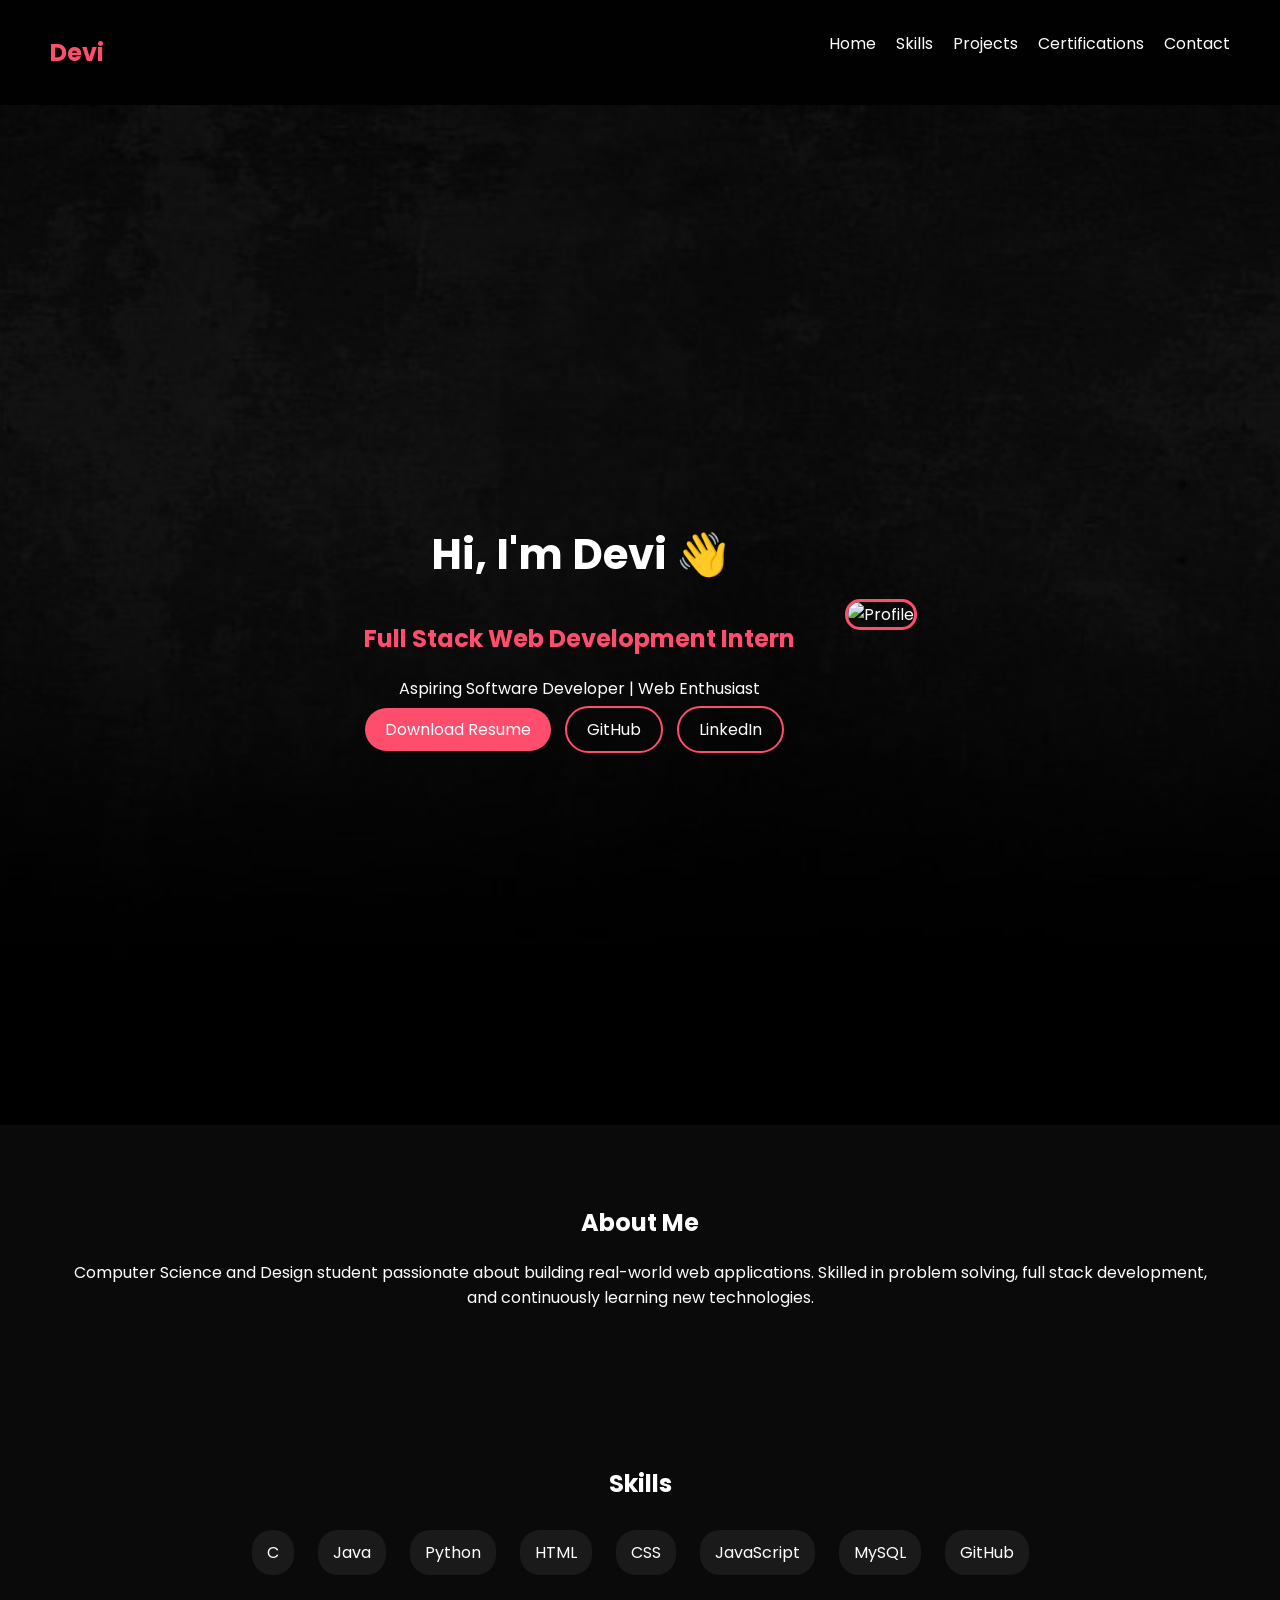
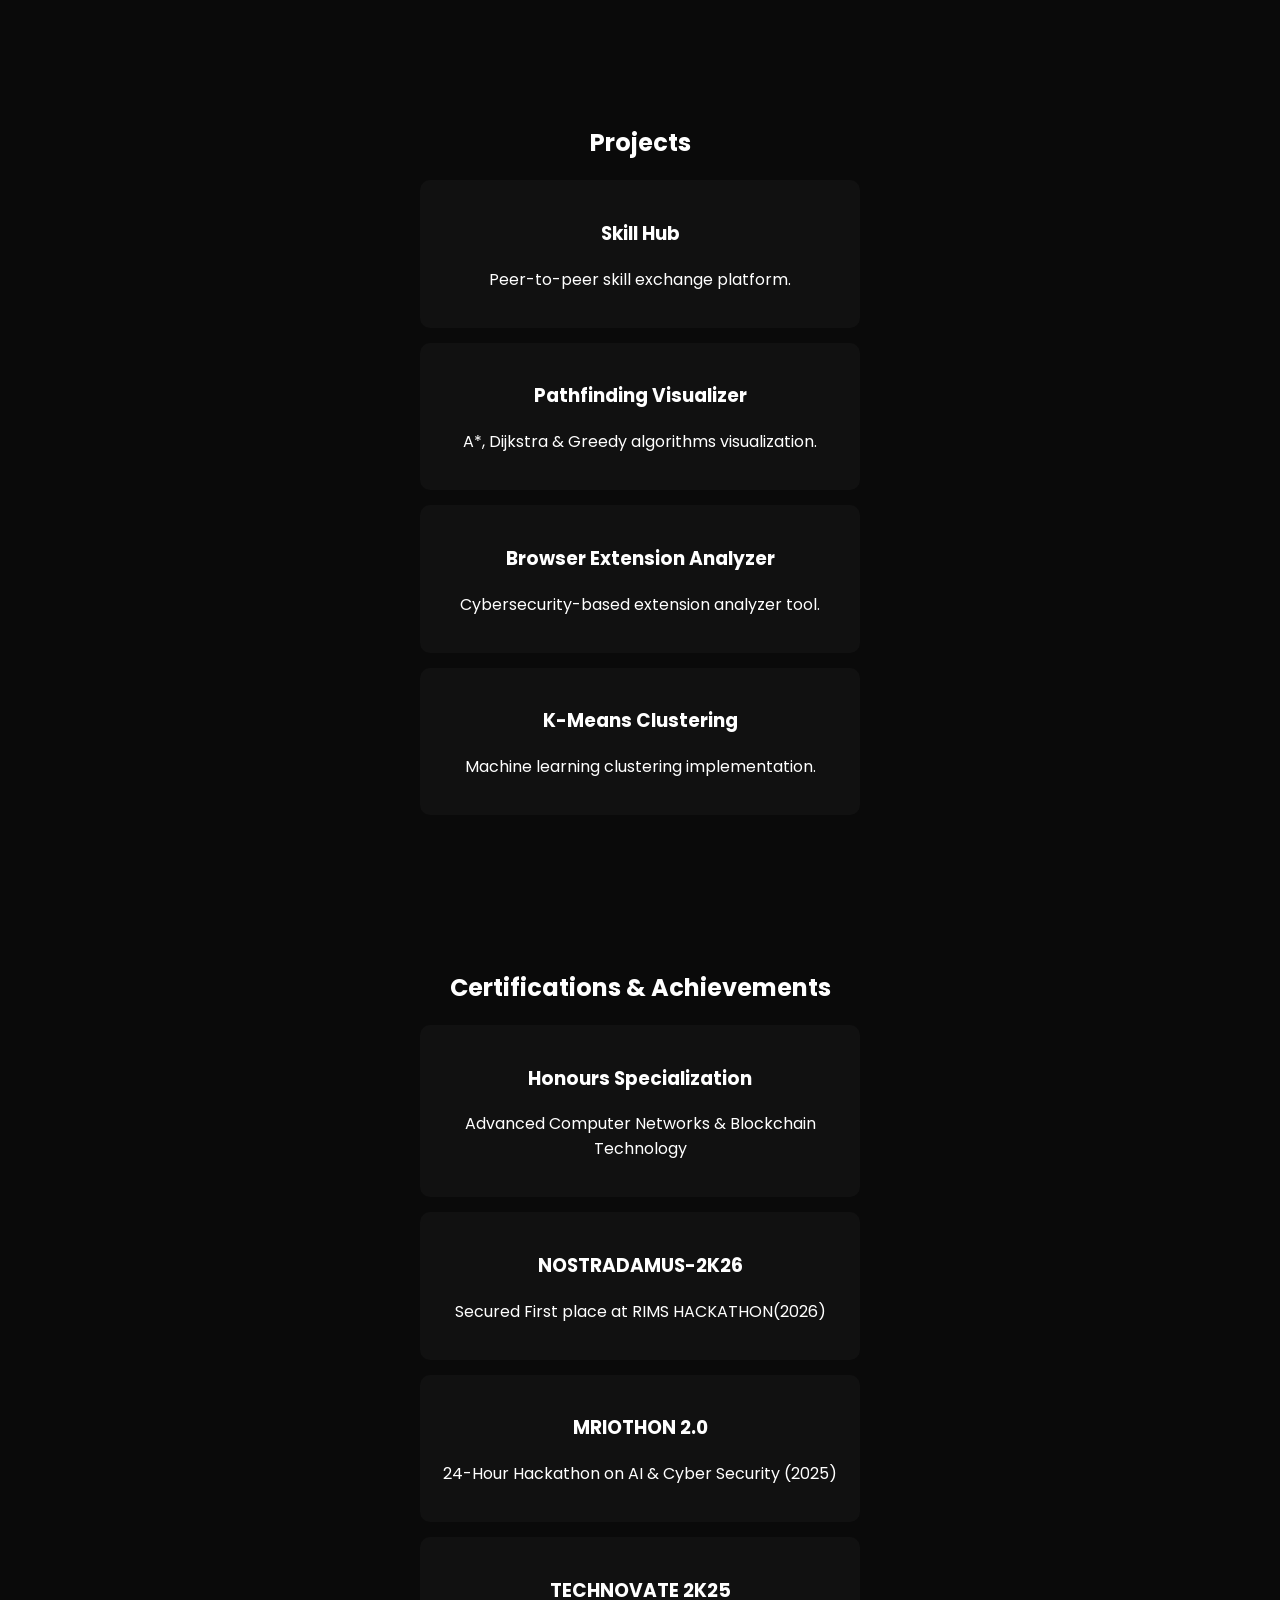
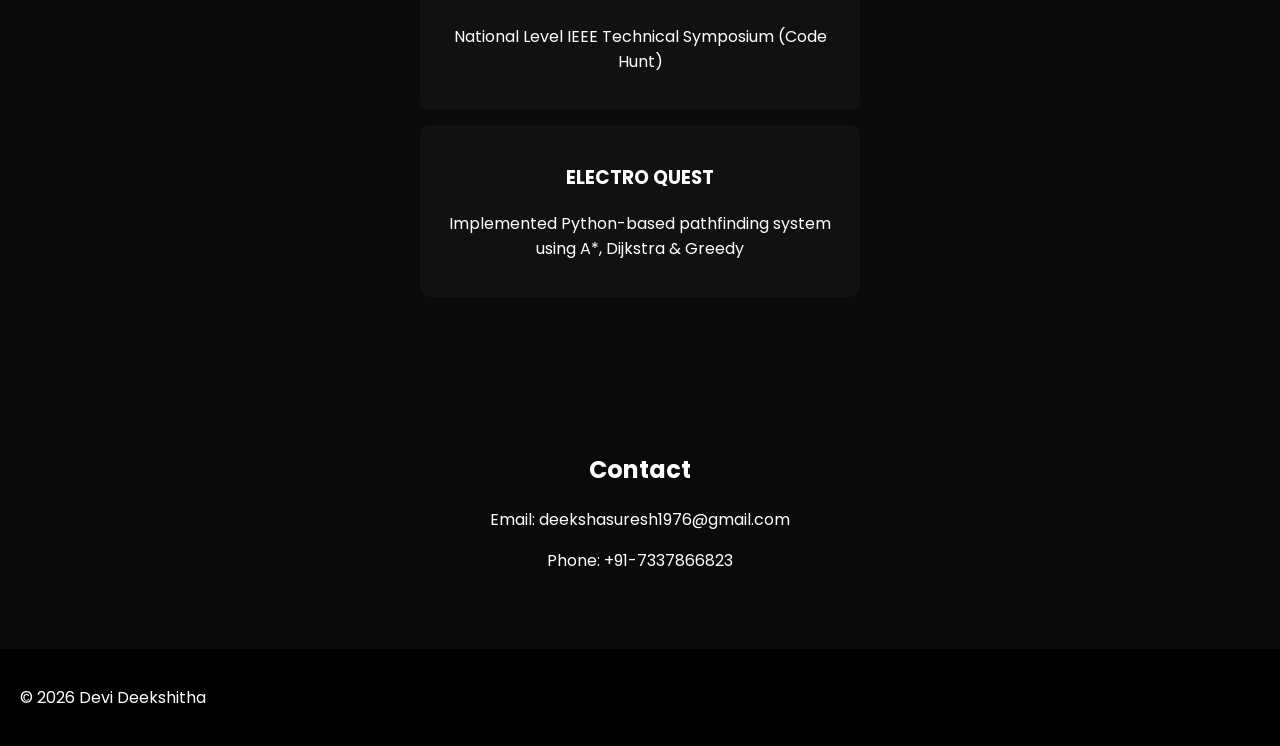
==== index.html @ 0a73896e "Add files via upload" ====
<!DOCTYPE html>
<html lang="en">
<head>
  <meta charset="UTF-8">
  <title>Devi Deekshitha | Portfolio</title>
  <meta name="viewport" content="width=device-width, initial-scale=1.0">

  <!-- Google Font -->
  <link href="https://fonts.googleapis.com/css2?family=Poppins:wght@300;500;700&display=swap" rel="stylesheet">

  <link rel="stylesheet" href="style.css">
</head>

<body>

<!-- NAVBAR -->
<nav>
  <h2>Devi</h2>
  <ul>
    <li><a href="#home">Home</a></li>
    <li><a href="#skills">Skills</a></li>
    <li><a href="#projects">Projects</a></li>
    <li><a href="#certifications">Certifications</a></li>
    <li><a href="#contact">Contact</a></li>
  </ul>
</nav>

<!-- HERO -->
<section id="home" class="hero">
  <div class="overlay"></div>

  <div class="hero-content">
    <div class="hero-text">
      <h1>Hi, I'm Devi 👋</h1>
      <h2>Full Stack Web Development Intern</h2>
      <p>Aspiring Software Developer | Web Enthusiast</p>

      <div class="buttons">
        <a href="resume.pdf" download class="btn">Download Resume</a>
        <a href="https://github.com/deekshasuresh009" target="_blank" class="btn outline">GitHub</a>
        <a href="https://linkedin.com/in/c-s-devi-deekshitha-7a4a51328" target="_blank" class="btn outline">LinkedIn</a>
      </div>
    </div>

    <div class="hero-img">
      <img src="profile.jpg" alt="Profile">
    </div>
  </div>
</section>

<!-- ABOUT -->
<section>
  <h2>About Me</h2>
  <p>
    Computer Science and Design student passionate about building real-world web applications.
    Skilled in problem solving, full stack development, and continuously learning new technologies.
  </p>
</section>

<!-- SKILLS -->
<section id="skills">
  <h2>Skills</h2>
  <div class="skills">
    <span>C</span>
    <span>Java</span>
    <span>Python</span>
    <span>HTML</span>
    <span>CSS</span>
    <span>JavaScript</span>
    <span>MySQL</span>
    <span>GitHub</span>
  </div>
</section>

<!-- PROJECTS -->
<section id="projects">
  <h2>Projects</h2>

  <div class="project-card">
    <h3>Skill Hub</h3>
    <p>Peer-to-peer skill exchange platform.</p>
  </div>

  <div class="project-card">
    <h3>Pathfinding Visualizer</h3>
    <p>A*, Dijkstra & Greedy algorithms visualization.</p>
  </div>

  <div class="project-card">
    <h3>Browser Extension Analyzer</h3>
    <p>Cybersecurity-based extension analyzer tool.</p>
  </div>

  <div class="project-card">
    <h3>K-Means Clustering</h3>
    <p>Machine learning clustering implementation.</p>
  </div>

</section>

<!-- CERTIFICATIONS -->
<section id="certifications">
  <h2>Certifications & Achievements</h2>

  <div class="project-card">
    <h3>Honours Specialization</h3>
    <p>Advanced Computer Networks & Blockchain Technology</p>
  </div>

   <div class="project-card">
    <h3>NOSTRADAMUS-2K26</h3>
    <p>Secured First place at RIMS HACKATHON(2026)</p>
  </div>

  <div class="project-card">
    <h3>MRIOTHON 2.0</h3>
    <p>24-Hour Hackathon on AI & Cyber Security (2025)</p>
  </div>

  <div class="project-card">
    <h3>TECHNOVATE 2K25</h3>
    <p>National Level IEEE Technical Symposium (Code Hunt)</p>
  </div>

  <div class="project-card">
    <h3>ELECTRO QUEST</h3>
    <p>Implemented Python-based pathfinding system using A*, Dijkstra & Greedy</p>
  </div>

</section>

<!-- CONTACT -->
<section id="contact">
  <h2>Contact</h2>
  <p>Email: deekshasuresh1976@gmail.com</p>
  <p>Phone: +91-7337866823</p>
</section>

<footer>
  <p>© 2026 Devi Deekshitha</p>
</footer>

</body>
</html>
---- style.css ----
body {
  margin: 0;
  font-family: 'Poppins', sans-serif;
  background: #0a0a0a;
  color: white;
}

/* NAVBAR */
nav {
  display: flex;
  justify-content: space-between;
  padding: 15px 50px;
  background: rgba(0,0,0,0.9);
}

nav h2 {
  color: #ff4d6d;
}

nav ul {
  display: flex;
  gap: 20px;
  list-style: none;
}

nav a {
  color: white;
  text-decoration: none;
}

/* HERO */
.hero {
  position: relative;
  height: 100vh;
  background: url('background.jpg') no-repeat center/cover;
  display: flex;
  align-items: center;
  justify-content: center;
}

.overlay {
  position: absolute;
  width: 100%;
  height: 100%;
  background: rgba(0,0,0,0.7);
}

.hero-content {
  position: relative;
  display: flex;
  align-items: center;
  gap: 50px;
  flex-wrap: wrap;
}

.hero-text h1 {
  font-size: 42px;
}

.hero-text h2 {
  color: #ff4d6d;
}

/* BUTTONS */
.btn {
  padding: 10px 20px;
  background: #ff4d6d;
  color: white;
  border-radius: 25px;
  text-decoration: none;
  margin-right: 10px;
}

.btn.outline {
  background: transparent;
  border: 2px solid #ff4d6d;
}

/* IMAGE */
.hero-img img {
  width: 250px;
  border-radius: 15px;
  border: 3px solid #ff4d6d;
}

/* SECTIONS */
section {
  padding: 60px;
  text-align: center;
}

/* SKILLS */
.skills span {
  display: inline-block;
  margin: 10px;
  padding: 10px 15px;
  background: #1a1a1a;
  border-radius: 20px;
}

/* PROJECTS + CERTIFICATIONS */
.project-card {
  background: #111;
  padding: 20px;
  margin: 15px auto;
  max-width: 400px;
  border-radius: 10px;
  transition: 0.3s;
}

.project-card:hover {
  transform: scale(1.05);
  border: 1px solid #ff4d6d;
}

/* FOOTER */
footer {
  background: black;
  padding: 20px;
}

/* RESPONSIVE */
@media (max-width: 768px) {
  .hero-content {
    flex-direction: column;
    text-align: center;
  }
}
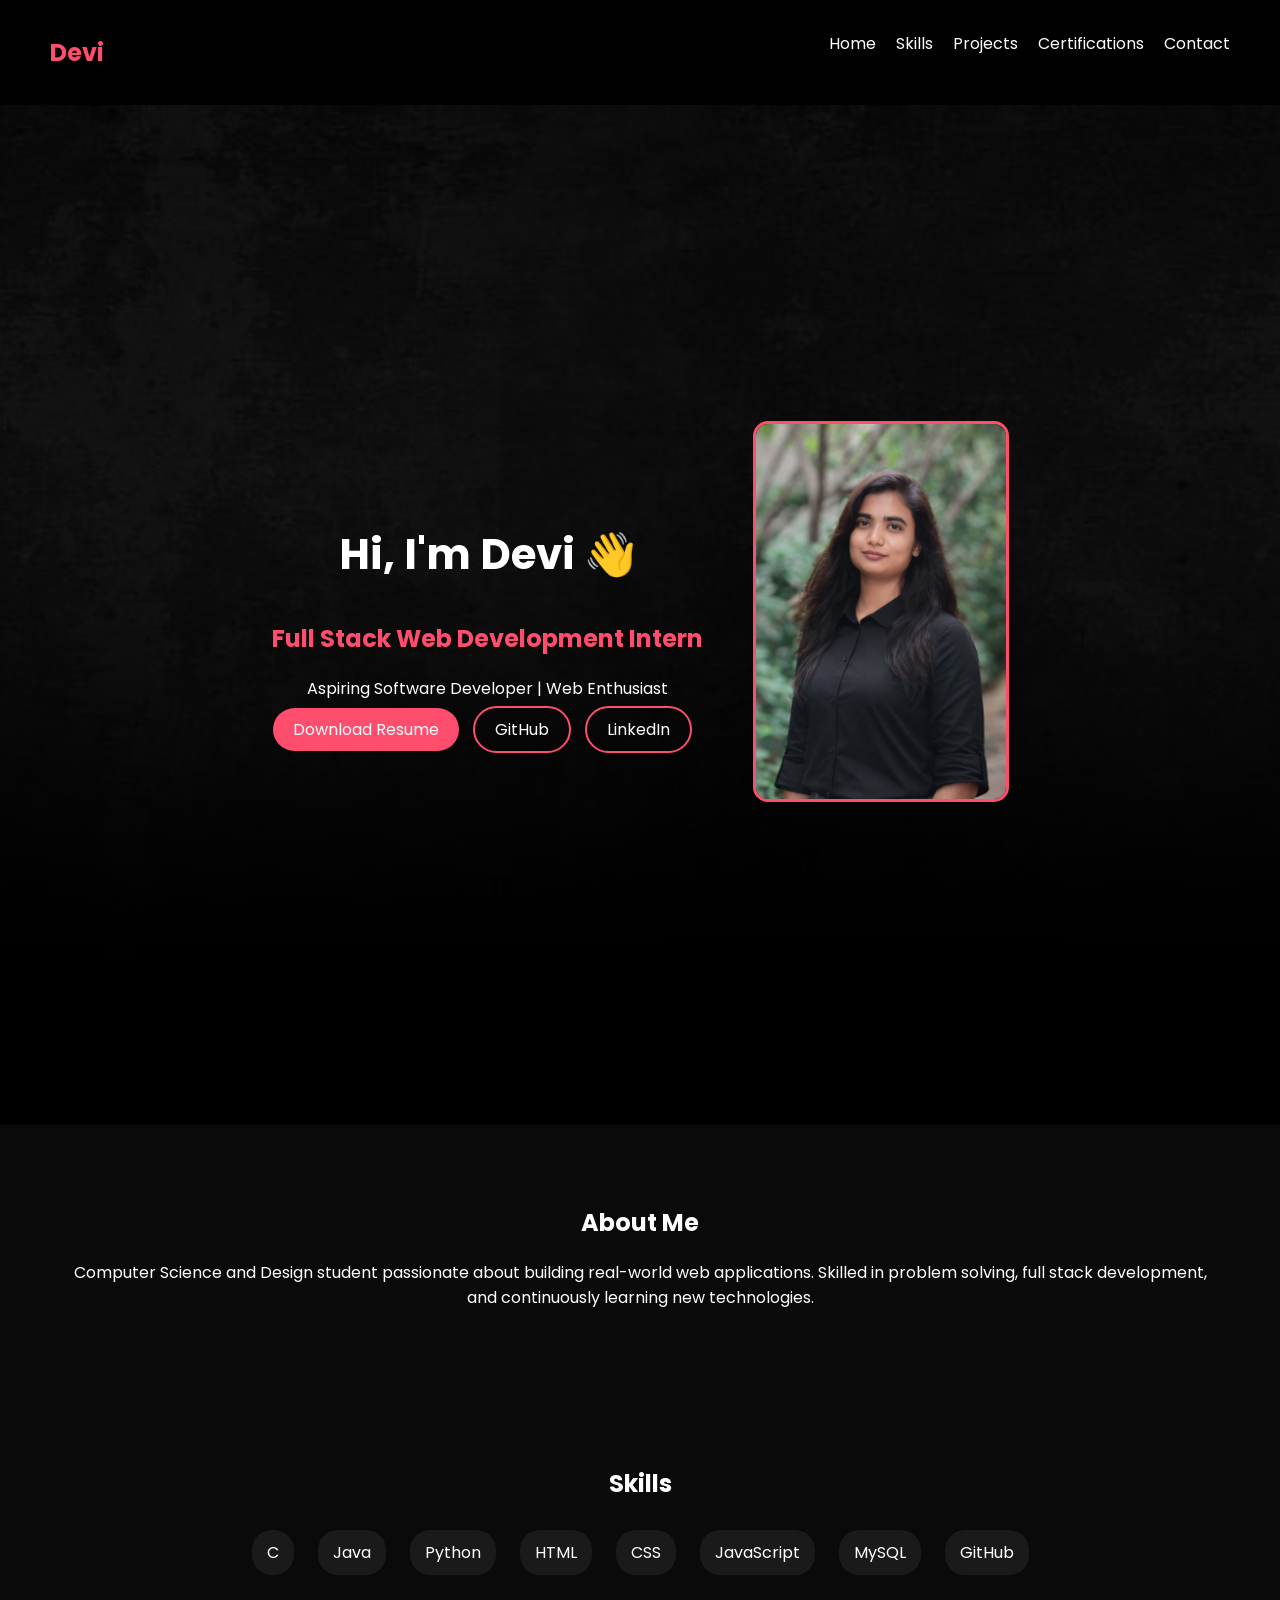
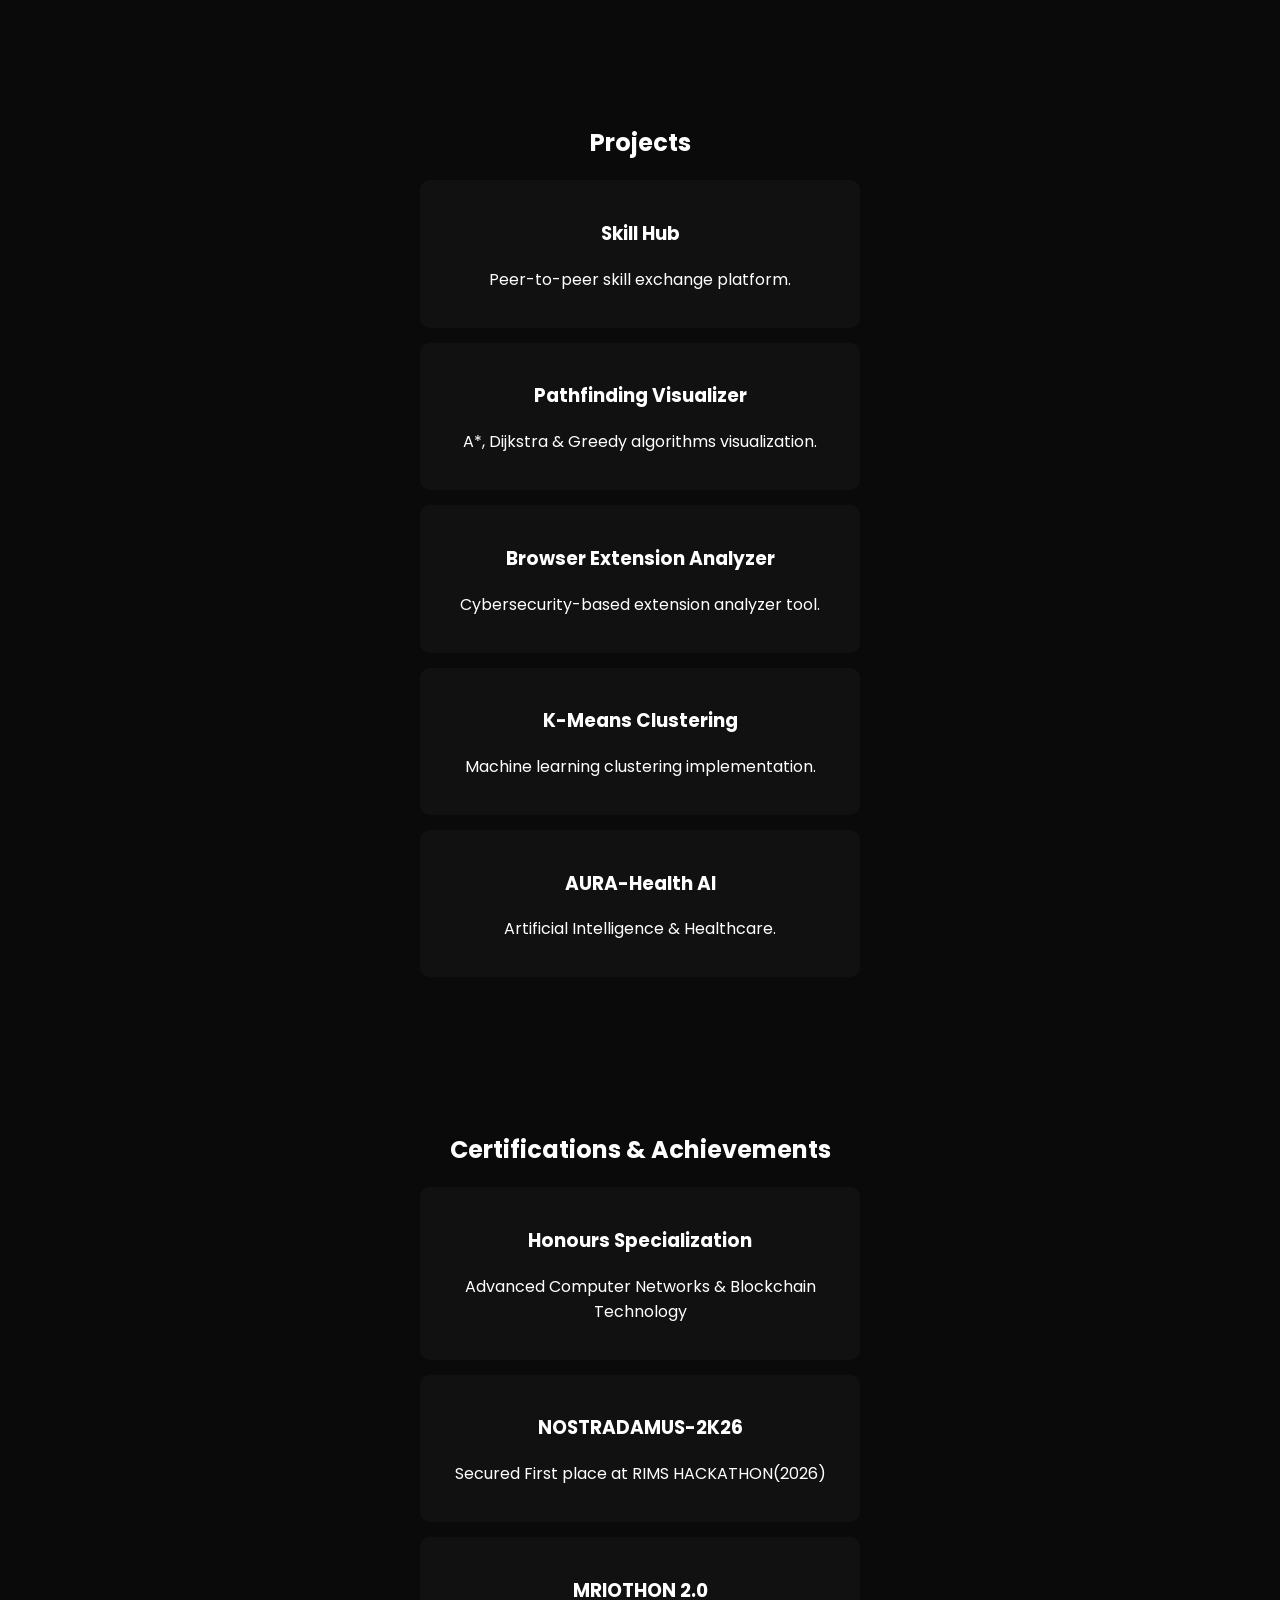
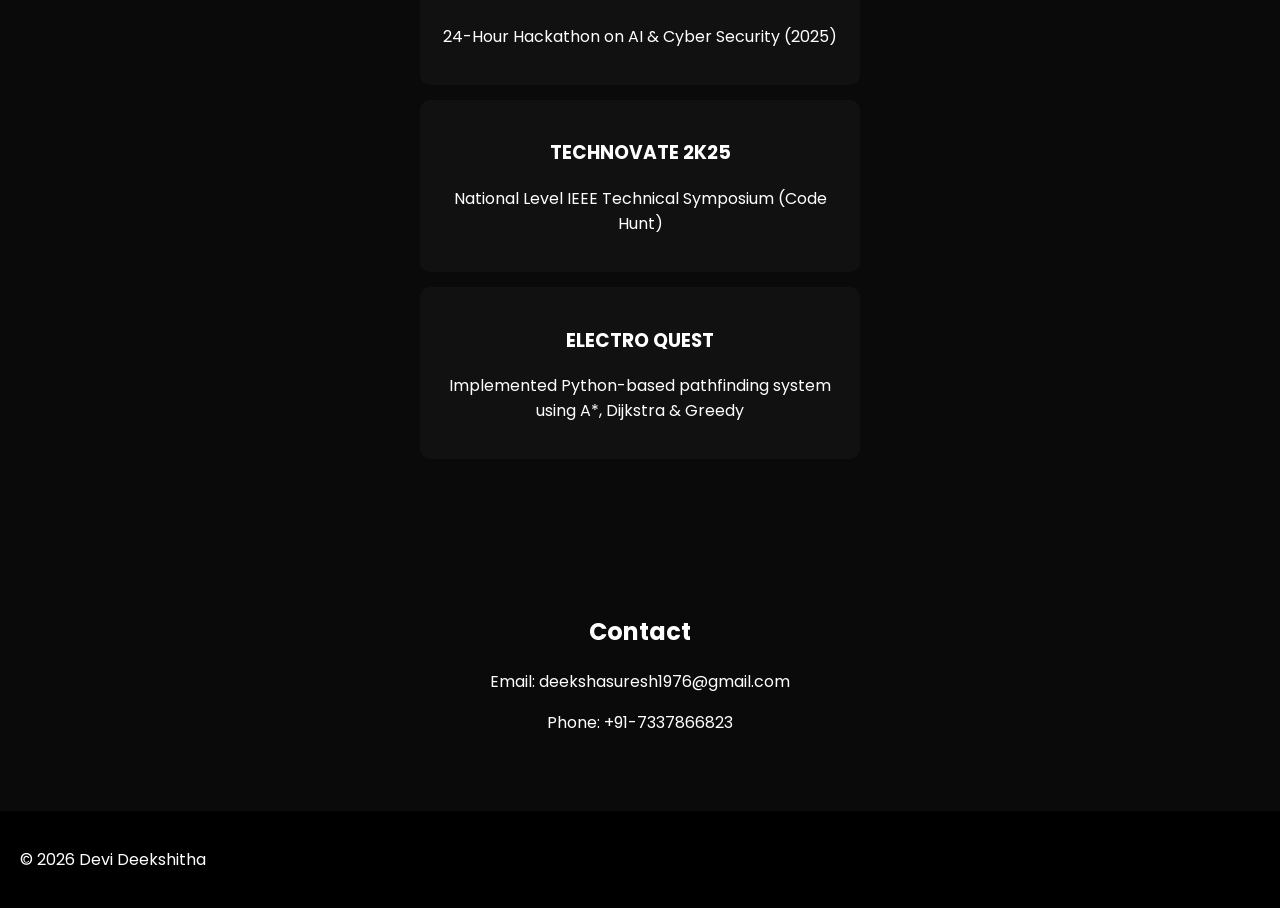
==== commit 8583784d: "Update portfolio with new project 'AURA-Health AI' Added a new project 'AURA-Health AI' to the portf" ====
--- a/index.html
+++ b/index.html
@@ -95,6 +95,11 @@
     <h3>K-Means Clustering</h3>
     <p>Machine learning clustering implementation.</p>
   </div>
+  
+ <div class="project-card">
+    <h3>AURA-Health AI</h3>
+    <p>Artificial Intelligence & Healthcare.</p>
+  </div>
 
 </section>
 
@@ -141,4 +146,4 @@
 </footer>
 
 </body>
-</html>+</html>
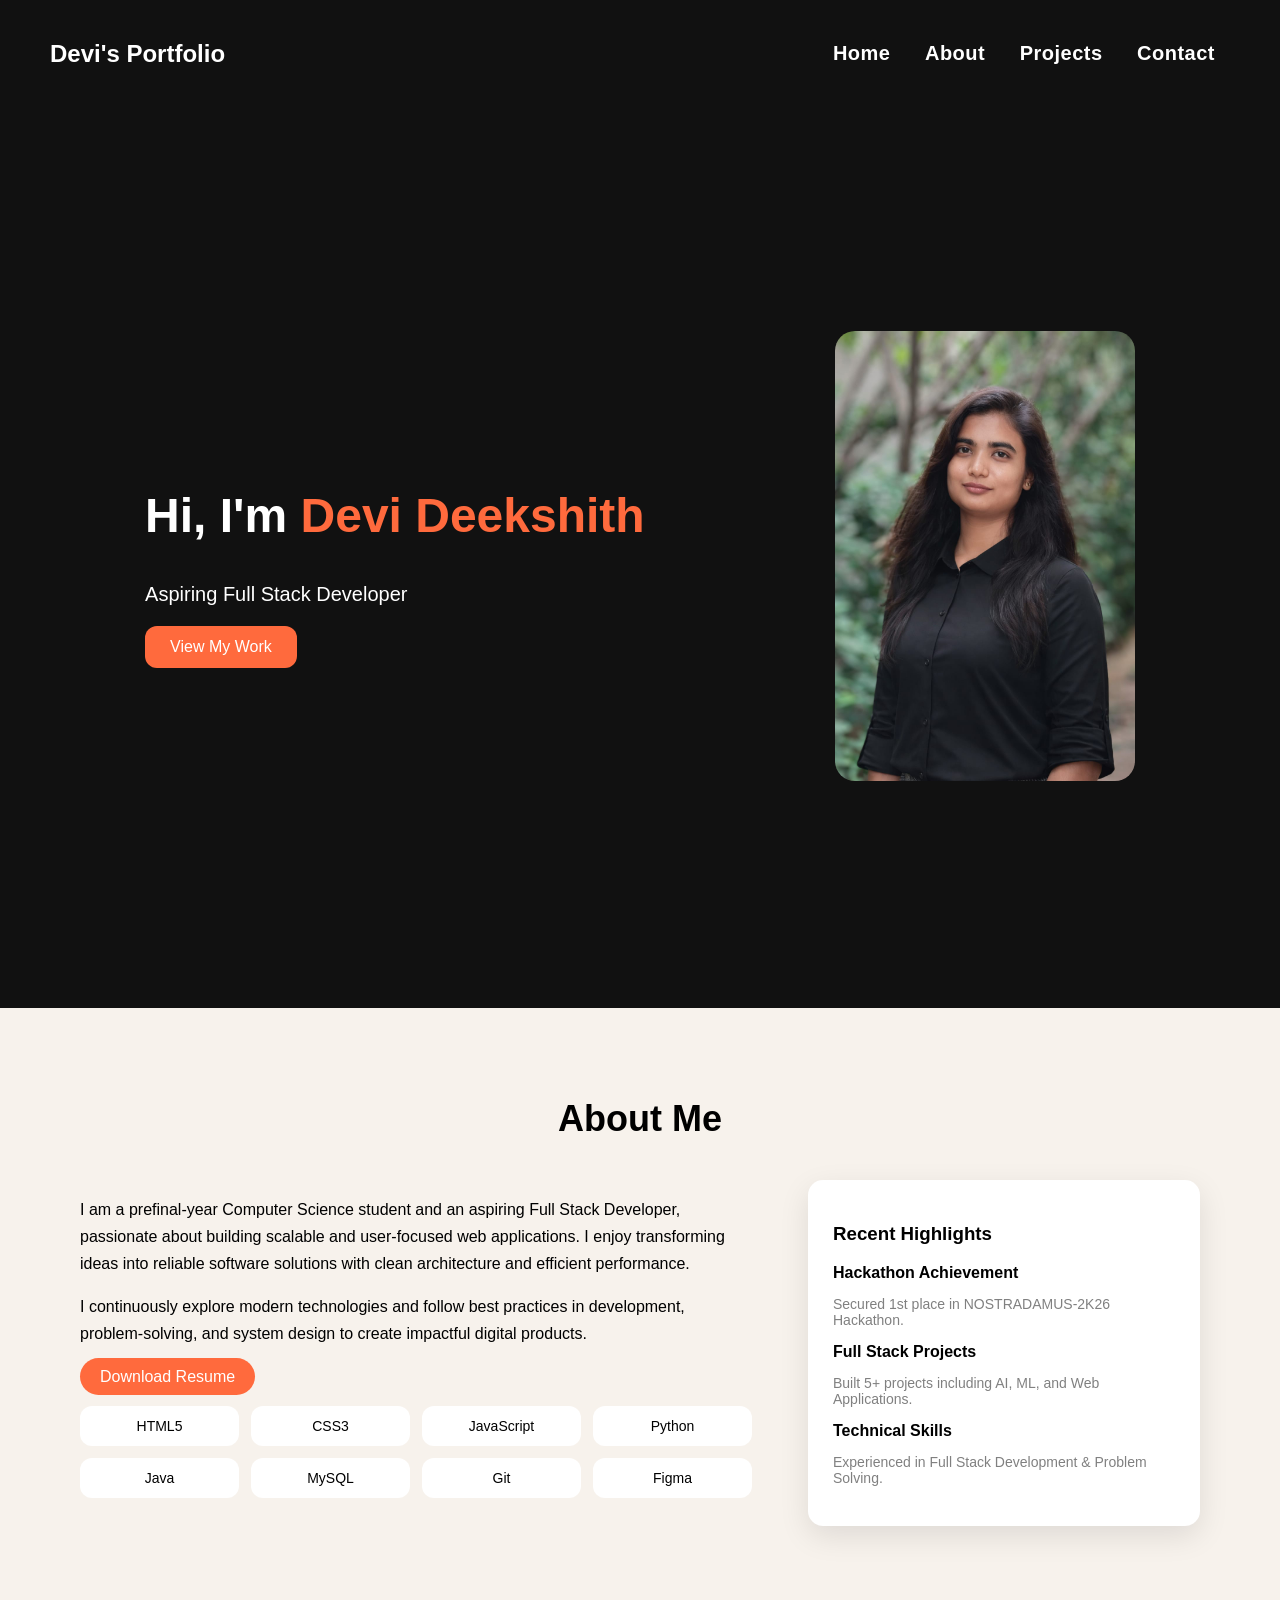
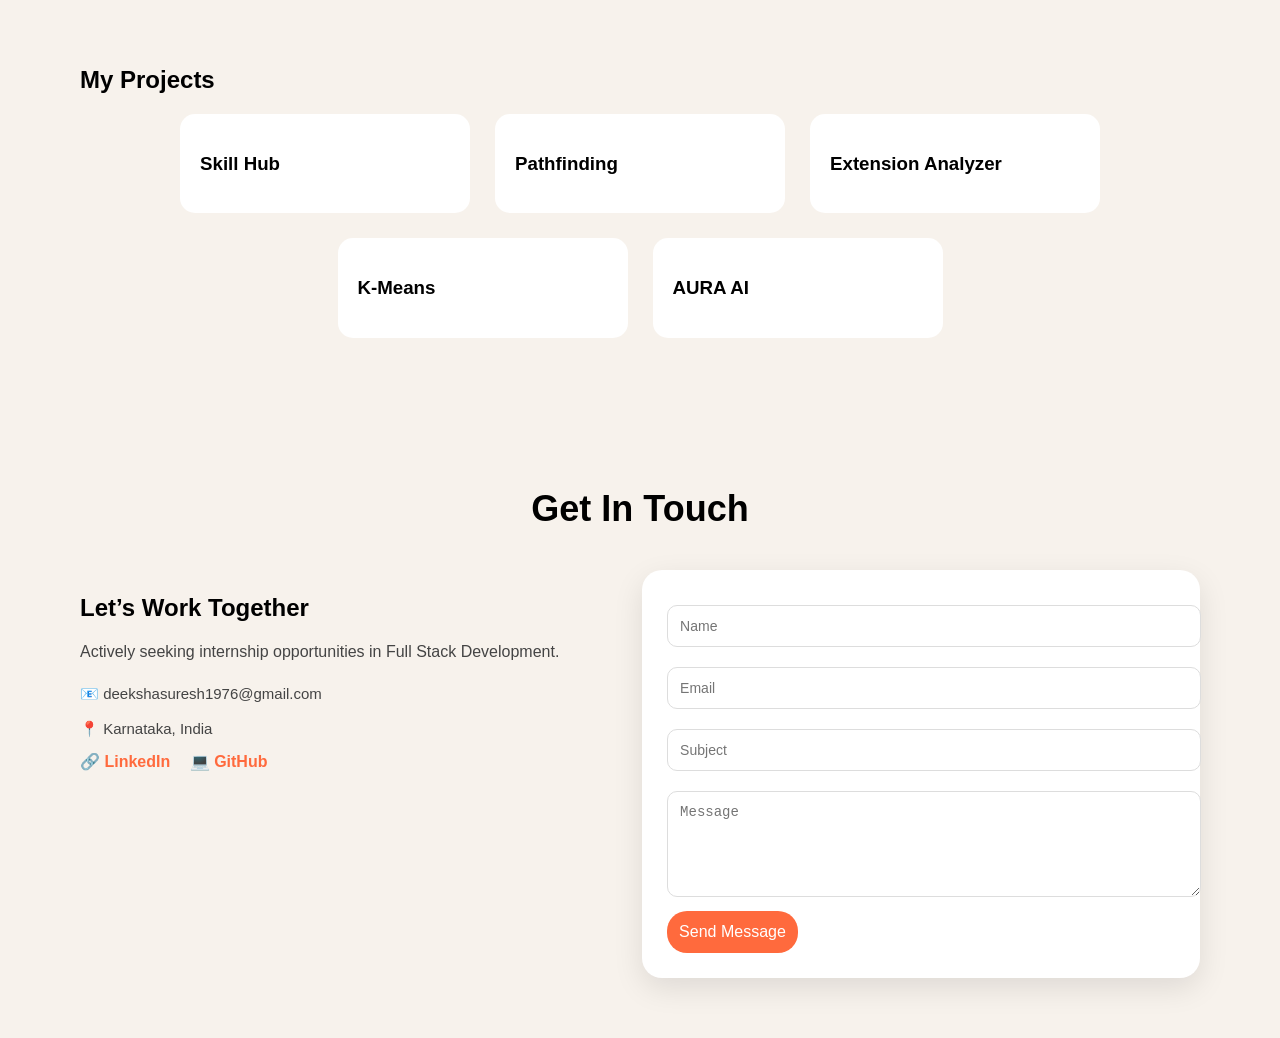
==== commit 4d007345: "Add files via upload" ====
--- a/index.html
+++ b/index.html
@@ -1,149 +1,188 @@
 <!DOCTYPE html>
 <html lang="en">
 <head>
-  <meta charset="UTF-8">
-  <title>Devi Deekshitha | Portfolio</title>
-  <meta name="viewport" content="width=device-width, initial-scale=1.0">
+<meta charset="UTF-8">
+<meta name="viewport" content="width=device-width, initial-scale=1.0">
+<title>Devi Deekshitha | Portfolio</title>
 
-  <!-- Google Font -->
-  <link href="https://fonts.googleapis.com/css2?family=Poppins:wght@300;500;700&display=swap" rel="stylesheet">
+<link rel="stylesheet" href="style.css">
 
-  <link rel="stylesheet" href="style.css">
+<!-- AOS Animation -->
+<link href="https://unpkg.com/aos@2.3.4/dist/aos.css" rel="stylesheet">
+
 </head>
 
 <body>
 
-<!-- NAVBAR -->
-<nav>
-  <h2>Devi</h2>
-  <ul>
-    <li><a href="#home">Home</a></li>
-    <li><a href="#skills">Skills</a></li>
-    <li><a href="#projects">Projects</a></li>
-    <li><a href="#certifications">Certifications</a></li>
-    <li><a href="#contact">Contact</a></li>
-  </ul>
-</nav>
+<header>
+  <h2>Devi's Portfolio</h2>
+  <nav>
+    <a href="#">Home</a>
+    <a href="#about">About</a>
+    <a href="#projects">Projects</a>
+    <a href="#contact">Contact</a>
+  </nav>
+</header>
 
 <!-- HERO -->
-<section id="home" class="hero">
-  <div class="overlay"></div>
+<section class="hero">
+  <div class="hero-text">
+    <h1>Hi, I'm <span id="typing"></span></h1>
+    <p>Aspiring Full Stack Developer</p>
 
-  <div class="hero-content">
-    <div class="hero-text">
-      <h1>Hi, I'm Devi 👋</h1>
-      <h2>Full Stack Web Development Intern</h2>
-      <p>Aspiring Software Developer | Web Enthusiast</p>
+    <div class="buttons">
+      <button onclick="scrollToProjects()">View My Work</button>
+    </div>
+  </div>
 
-      <div class="buttons">
-        <a href="resume.pdf" download class="btn">Download Resume</a>
-        <a href="https://github.com/deekshasuresh009" target="_blank" class="btn outline">GitHub</a>
-        <a href="https://linkedin.com/in/c-s-devi-deekshitha-7a4a51328" target="_blank" class="btn outline">LinkedIn</a>
-      </div>
-    </div>
-
-    <div class="hero-img">
-      <img src="profile.jpg" alt="Profile">
-    </div>
+  <div class="hero-img">
+    <img src="profile.jpg">
   </div>
 </section>
 
 <!-- ABOUT -->
-<section>
-  <h2>About Me</h2>
-  <p>
-    Computer Science and Design student passionate about building real-world web applications.
-    Skilled in problem solving, full stack development, and continuously learning new technologies.
-  </p>
-</section>
+<section id="about" class="light-section">
 
-<!-- SKILLS -->
-<section id="skills">
-  <h2>Skills</h2>
-  <div class="skills">
-    <span>C</span>
-    <span>Java</span>
-    <span>Python</span>
-    <span>HTML</span>
-    <span>CSS</span>
-    <span>JavaScript</span>
-    <span>MySQL</span>
-    <span>GitHub</span>
-  </div>
-</section>
+  <h2 class="section-title">About Me</h2>
 
-<!-- PROJECTS -->
-<section id="projects">
-  <h2>Projects</h2>
+  <div class="about-wrapper">
 
-  <div class="project-card">
-    <h3>Skill Hub</h3>
-    <p>Peer-to-peer skill exchange platform.</p>
-  </div>
+    <!-- LEFT SIDE -->
+    <div class="about-left">
+      <p>
+        I am a prefinal-year Computer Science student and an aspiring Full Stack Developer,
+        passionate about building scalable and user-focused web applications.
+        I enjoy transforming ideas into reliable software solutions with clean architecture
+        and efficient performance.
+      </p>
+  
+      <p>
+        I continuously explore modern technologies and follow best practices in development, problem-solving,
+        and system design to create impactful digital products.
+      </p>
 
-  <div class="project-card">
-    <h3>Pathfinding Visualizer</h3>
-    <p>A*, Dijkstra & Greedy algorithms visualization.</p>
-  </div>
+      <div class="about-buttons">
+        <a href="resume.pdf" class="btn">Download Resume</a>
+        
+      </div>
 
-  <div class="project-card">
-    <h3>Browser Extension Analyzer</h3>
-    <p>Cybersecurity-based extension analyzer tool.</p>
-  </div>
+      <!-- SKILLS -->
+      <div class="skills-grid">
+        <div class="skill-box">HTML5</div>
+        <div class="skill-box">CSS3</div>
+        <div class="skill-box">JavaScript</div>
+        <div class="skill-box">Python</div>
+        <div class="skill-box">Java</div>
+        <div class="skill-box">MySQL</div>
+        <div class="skill-box">Git</div>
+        <div class="skill-box">Figma</div>
+      </div>
+    </div>
 
-  <div class="project-card">
-    <h3>K-Means Clustering</h3>
-    <p>Machine learning clustering implementation.</p>
-  </div>
-  
- <div class="project-card">
-    <h3>AURA-Health AI</h3>
-    <p>Artificial Intelligence & Healthcare.</p>
+    <!-- RIGHT SIDE CARD -->
+    <div class="about-right">
+      <div class="experience-card">
+
+        <h3>Recent Highlights</h3>
+
+        <div class="exp-item">
+          <h4>Hackathon Achievement</h4>
+          <p>Secured 1st place in NOSTRADAMUS-2K26 Hackathon.</p>
+        </div>
+
+        <div class="exp-item">
+          <h4>Full Stack Projects</h4>
+          <p>Built 5+ projects including AI, ML, and Web Applications.</p>
+        </div>
+
+        <div class="exp-item">
+          <h4>Technical Skills</h4>
+          <p>Experienced in Full Stack Development & Problem Solving.</p>
+        </div>
+
+      </div>
+    </div>
+
   </div>
 
 </section>
 
-<!-- CERTIFICATIONS -->
-<section id="certifications">
-  <h2>Certifications & Achievements</h2>
+<!-- PROJECTS -->
+<section id="projects" class="light-section">
+  <h2 data-aos="fade-up">My Projects</h2>
 
-  <div class="project-card">
-    <h3>Honours Specialization</h3>
-    <p>Advanced Computer Networks & Blockchain Technology</p>
+  <div class="project-grid">
+
+    <div class="project-card" data-aos="zoom-in" onclick="openProject('projects/skillhub.html')">
+      <h3>Skill Hub</h3>
+    </div>
+
+    <div class="project-card" data-aos="zoom-in" onclick="openProject('projects/pathfinding.html')">
+      <h3>Pathfinding</h3>
+    </div>
+
+    <div class="project-card" data-aos="zoom-in" onclick="openProject('projects/extension.html')">
+      <h3>Extension Analyzer</h3>
+    </div>
+
+    <div class="project-card" data-aos="zoom-in" onclick="openProject('projects/kmeans.html')">
+      <h3>K-Means</h3>
+    </div>
+
+    <div class="project-card" data-aos="zoom-in" onclick="openProject('projects/aura.html')">
+      <h3>AURA AI</h3>
+    </div>
+
   </div>
+</section>
 
-   <div class="project-card">
-    <h3>NOSTRADAMUS-2K26</h3>
-    <p>Secured First place at RIMS HACKATHON(2026)</p>
-  </div>
+<!-- CONTACT -->
+<section id="contact" class="light-section">
 
-  <div class="project-card">
-    <h3>MRIOTHON 2.0</h3>
-    <p>24-Hour Hackathon on AI & Cyber Security (2025)</p>
-  </div>
+  <h2 class="section-title">Get In Touch</h2>
 
-  <div class="project-card">
-    <h3>TECHNOVATE 2K25</h3>
-    <p>National Level IEEE Technical Symposium (Code Hunt)</p>
-  </div>
+  <div class="contact-wrapper">
 
-  <div class="project-card">
-    <h3>ELECTRO QUEST</h3>
-    <p>Implemented Python-based pathfinding system using A*, Dijkstra & Greedy</p>
+    <!-- LEFT SIDE -->
+    <div class="contact-left">
+      <h3>Let’s Work Together</h3>
+
+      <p>
+        Actively seeking internship opportunities in Full Stack Development.
+      </p>
+      
+      <div class="contact-info">
+        <p>📧 deekshasuresh1976@gmail.com</p>
+        <p>📍 Karnataka, India</p>
+      </div>
+
+      <div class="social-icons">
+      <a href="https://linkedin.com/in/c-s-devi-deekshitha-7a4a51328" target="_blank">🔗 LinkedIn</a>
+      <a href="https://github.com/deekshasuresh009" target="_blank">💻 GitHub</a>
+      </div>
+    </div>
+
+    <!-- RIGHT SIDE FORM -->
+    <div class="contact-right">
+      <form class="contact-form">
+
+        <input type="text" placeholder="Name" required>
+        <input type="email" placeholder="Email" required>
+        <input type="text" placeholder="Subject" required>
+
+        <textarea rows="5" placeholder="Message"></textarea>
+
+        <button type="submit">Send Message</button>
+
+      </form>
+    </div>
+
   </div>
 
 </section>
 
-<!-- CONTACT -->
-<section id="contact">
-  <h2>Contact</h2>
-  <p>Email: deekshasuresh1976@gmail.com</p>
-  <p>Phone: +91-7337866823</p>
-</section>
-
-<footer>
-  <p>© 2026 Devi Deekshitha</p>
-</footer>
+<script src="https://unpkg.com/aos@2.3.4/dist/aos.js"></script>
+<script src="script.js"></script>
 
 </body>
-</html>
+</html>
--- a/style.css
+++ b/style.css
@@ -1,128 +1,291 @@
 body {
   margin: 0;
   font-family: 'Poppins', sans-serif;
-  background: #0a0a0a;
-  color: white;
-}
-
-/* NAVBAR */
-nav {
+  background: #111;
+  color: white;
+}
+
+/* NAV */
+header {
   display: flex;
   justify-content: space-between;
-  padding: 15px 50px;
-  background: rgba(0,0,0,0.9);
-}
-
-nav h2 {
-  color: #ff4d6d;
-}
-
-nav ul {
-  display: flex;
-  gap: 20px;
-  list-style: none;
-}
-
+  padding: 20px 50px;
+  align-items: center;
+}
+
+/* 🔥 UPDATED NAV LINKS */
 nav a {
+  margin: 0 15px;
   color: white;
   text-decoration: none;
+  font-size: 20px;          /* increased size */
+  font-weight: 600;         /* bold */
+  letter-spacing: 0.5px;
+  transition: 0.3s ease;
+}
+
+nav a:hover {
+  color: #ff6a3d;
+  transform: scale(1.05);
 }
 
 /* HERO */
 .hero {
-  position: relative;
+  display: flex;
+  justify-content: space-around;
+  align-items: center;
   height: 100vh;
-  background: url('background.jpg') no-repeat center/cover;
-  display: flex;
-  align-items: center;
+  padding: 0 50px;
+}
+
+.hero h1 {
+  font-size: 48px;
+}
+
+.hero span {
+  color: #ff6a3d;
+}
+
+.hero p {
+  font-size: 20px;
+  margin-top: 10px;
+}
+
+.hero img {
+  width: 300px;
+  border-radius: 20px;
+  animation: float 3s infinite ease-in-out;
+}
+
+/* FLOAT ANIMATION */
+@keyframes float {
+  0% { transform: translateY(0px);}
+  50% { transform: translateY(-10px);}
+  100% { transform: translateY(0px);}
+}
+
+/* BUTTON */
+button {
+  background: #ff6a3d;
+  padding: 12px 25px;
+  border: none;
+  border-radius: 12px;
+  color: white;
+  cursor: pointer;
+  transition: 0.3s;
+  font-size: 16px;
+}
+
+button:hover {
+  transform: scale(1.1);
+}
+
+/* LIGHT SECTION */
+.light-section {
+  background: #f7f2ec;
+  color: black;
+  padding: 60px 80px;
+}
+
+/* PROJECTS */
+.project-grid {
+  display: flex;
+  gap: 25px;
+  flex-wrap: wrap;
   justify-content: center;
 }
 
-.overlay {
-  position: absolute;
-  width: 100%;
-  height: 100%;
-  background: rgba(0,0,0,0.7);
-}
-
-.hero-content {
-  position: relative;
-  display: flex;
-  align-items: center;
+.project-card {
+  width: 250px;
+  padding: 20px;
+  background: white;
+  border-radius: 15px;
+  cursor: pointer;
+  transition: 0.3s;
+}
+
+.project-card:hover {
+  transform: translateY(-10px);
+  box-shadow: 0 10px 30px rgba(0,0,0,0.2);
+}
+
+/* ABOUT SECTION */
+.section-title {
+  text-align: center;
+  font-size: 36px;
+  margin-bottom: 40px;
+}
+
+.about-wrapper {
+  display: flex;
+  justify-content: space-between;
   gap: 50px;
-  flex-wrap: wrap;
-}
-
-.hero-text h1 {
-  font-size: 42px;
-}
-
-.hero-text h2 {
-  color: #ff4d6d;
+}
+
+/* LEFT */
+.about-left {
+  width: 60%;
+}
+
+.about-left p {
+  margin-bottom: 15px;
+  line-height: 1.7;
+  font-size: 16px;
 }
 
 /* BUTTONS */
+.about-buttons {
+  margin: 20px 0;
+}
+
 .btn {
+  background: #ff6a3d;
+  color: white;
   padding: 10px 20px;
-  background: #ff4d6d;
-  color: white;
   border-radius: 25px;
   text-decoration: none;
   margin-right: 10px;
+  font-weight: 500;
 }
 
 .btn.outline {
   background: transparent;
-  border: 2px solid #ff4d6d;
-}
-
-/* IMAGE */
-.hero-img img {
-  width: 250px;
+  border: 1px solid black;
+  color: black;
+}
+
+/* SKILLS GRID */
+.skills-grid {
+  display: grid;
+  grid-template-columns: repeat(4, 1fr);
+  gap: 12px;
+}
+
+.skill-box {
+  background: white;
+  padding: 12px;
+  border-radius: 12px;
+  text-align: center;
+  font-size: 14px;
+  transition: 0.3s;
+}
+
+.skill-box:hover {
+  transform: scale(1.05);
+}
+
+/* RIGHT CARD */
+.about-right {
+  width: 35%;
+}
+
+.experience-card {
+  background: white;
+  padding: 25px;
   border-radius: 15px;
-  border: 3px solid #ff4d6d;
-}
-
-/* SECTIONS */
-section {
-  padding: 60px;
-  text-align: center;
-}
-
-/* SKILLS */
-.skills span {
-  display: inline-block;
-  margin: 10px;
-  padding: 10px 15px;
-  background: #1a1a1a;
+  box-shadow: 0 10px 30px rgba(0,0,0,0.1);
+}
+
+.exp-item {
+  margin-bottom: 15px;
+}
+
+.exp-item h4 {
+  margin: 0;
+  font-size: 16px;
+}
+
+.exp-item p {
+  font-size: 14px;
+  color: gray;
+}
+
+/* CONTACT */
+.contact-wrapper {
+  display: flex;
+  justify-content: space-between;
+  gap: 60px;
+  margin-top: 40px;
+}
+
+/* LEFT */
+.contact-left {
+  width: 45%;
+}
+
+.contact-left h3 {
+  font-size: 24px;
+  margin-bottom: 10px;
+}
+
+.contact-left p {
+  line-height: 1.7;
+  color: #444;
+}
+
+.contact-info p {
+  margin: 10px 0;
+  font-size: 15px;
+}
+
+.contact-info span {
+  font-weight: 500;
+}
+
+/* SOCIAL */
+.social-icons a {
+  margin-right: 15px;
+  text-decoration: none;
+  color: #ff6a3d;
+  font-weight: 600;
+  transition: 0.3s;
+}
+
+.social-icons a:hover {
+  text-decoration: underline;
+}
+
+/* RIGHT FORM */
+.contact-right {
+  width: 50%;
+}
+
+/* FORM */
+.contact-form {
+  background: white;
+  padding: 25px;
   border-radius: 20px;
-}
-
-/* PROJECTS + CERTIFICATIONS */
-.project-card {
-  background: #111;
-  padding: 20px;
-  margin: 15px auto;
-  max-width: 400px;
+  box-shadow: 0 10px 30px rgba(0,0,0,0.1);
+}
+
+/* INPUT ROW */
+.input-row {
+  display: flex;
+  gap: 10px;
+}
+
+/* INPUTS */
+.contact-form input,
+.contact-form textarea {
+  width: 100%;
+  margin: 10px 0;
+  padding: 12px;
   border-radius: 10px;
-  transition: 0.3s;
-}
-
-.project-card:hover {
+  border: 1px solid #ddd;
+  font-size: 14px;
+}
+
+/* BUTTON */
+.contact-form button {
+  background: #ff6a3d;
+  color: white;
+  padding: 12px;
+  border: none;
+  border-radius: 20px;
+  cursor: pointer;
+  transition: 0.3s;
+}
+
+.contact-form button:hover {
   transform: scale(1.05);
-  border: 1px solid #ff4d6d;
-}
-
-/* FOOTER */
-footer {
-  background: black;
-  padding: 20px;
-}
-
-/* RESPONSIVE */
-@media (max-width: 768px) {
-  .hero-content {
-    flex-direction: column;
-    text-align: center;
-  }
 }
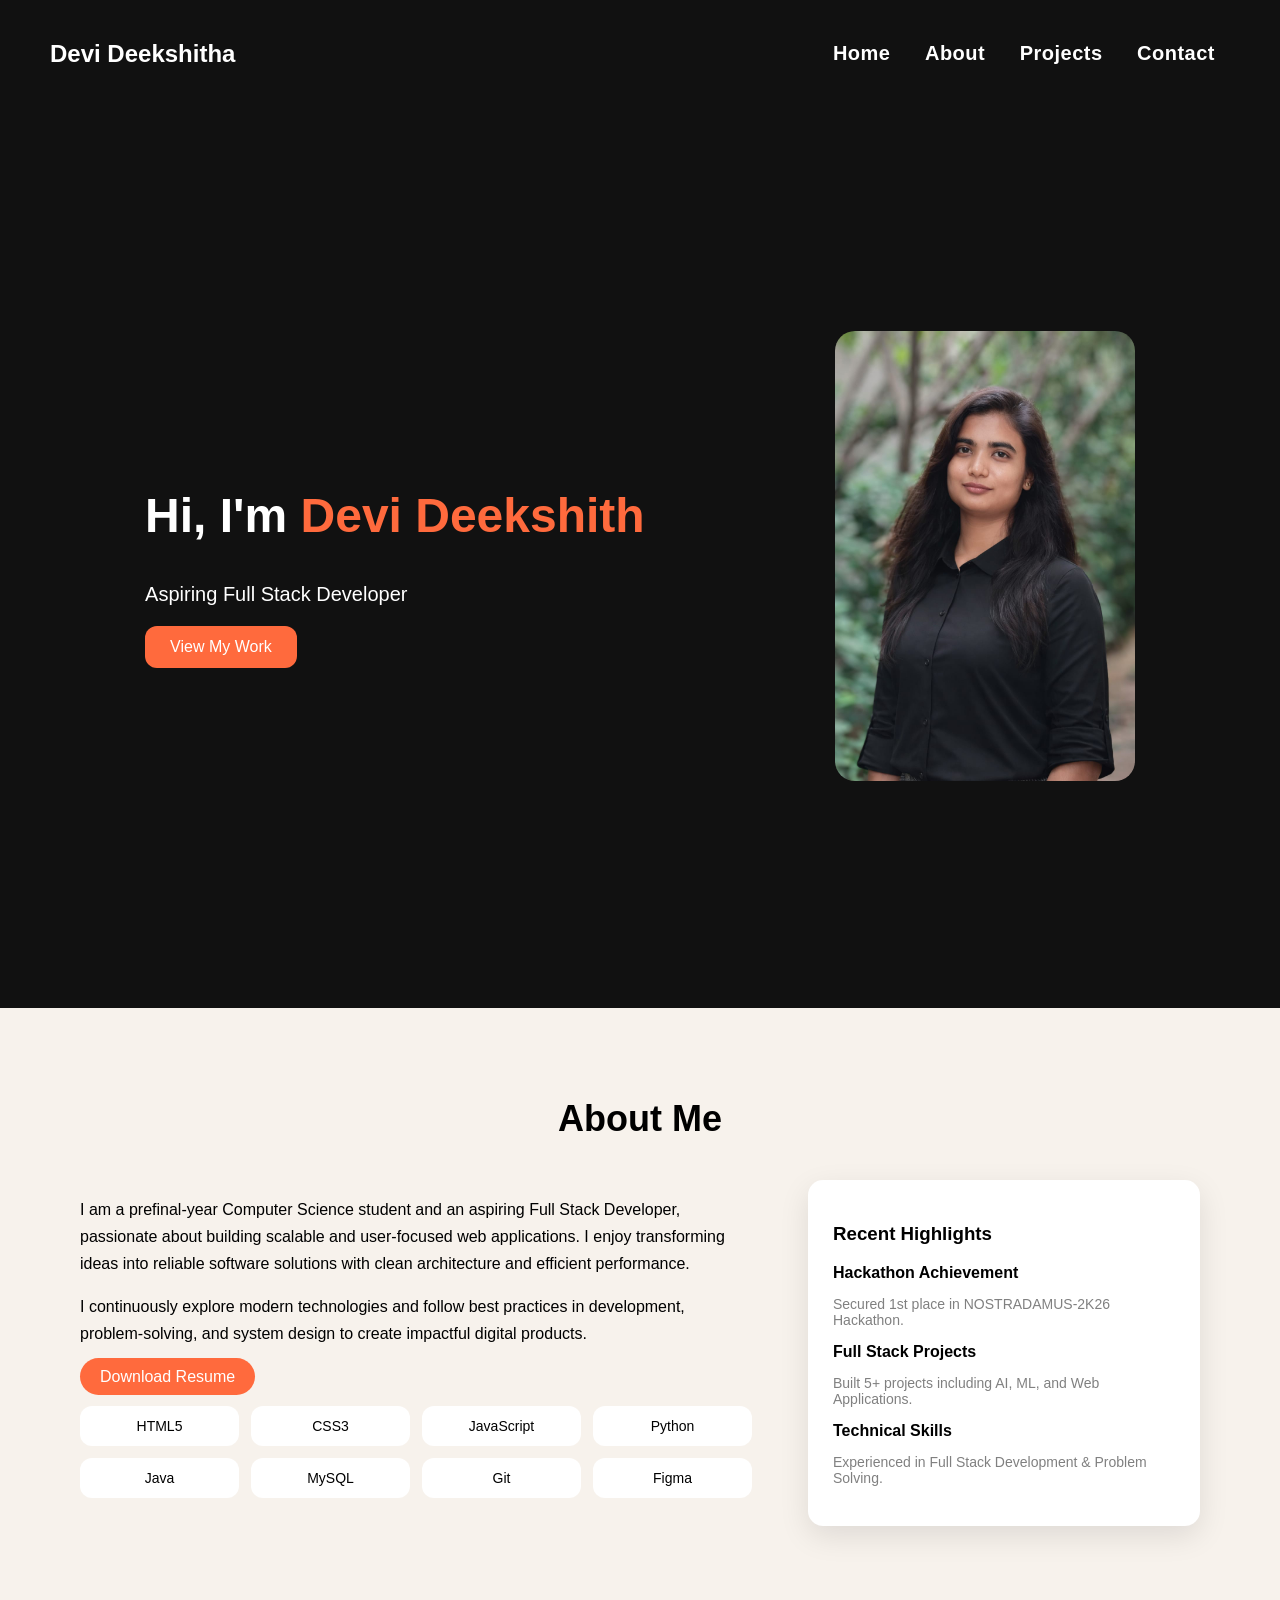
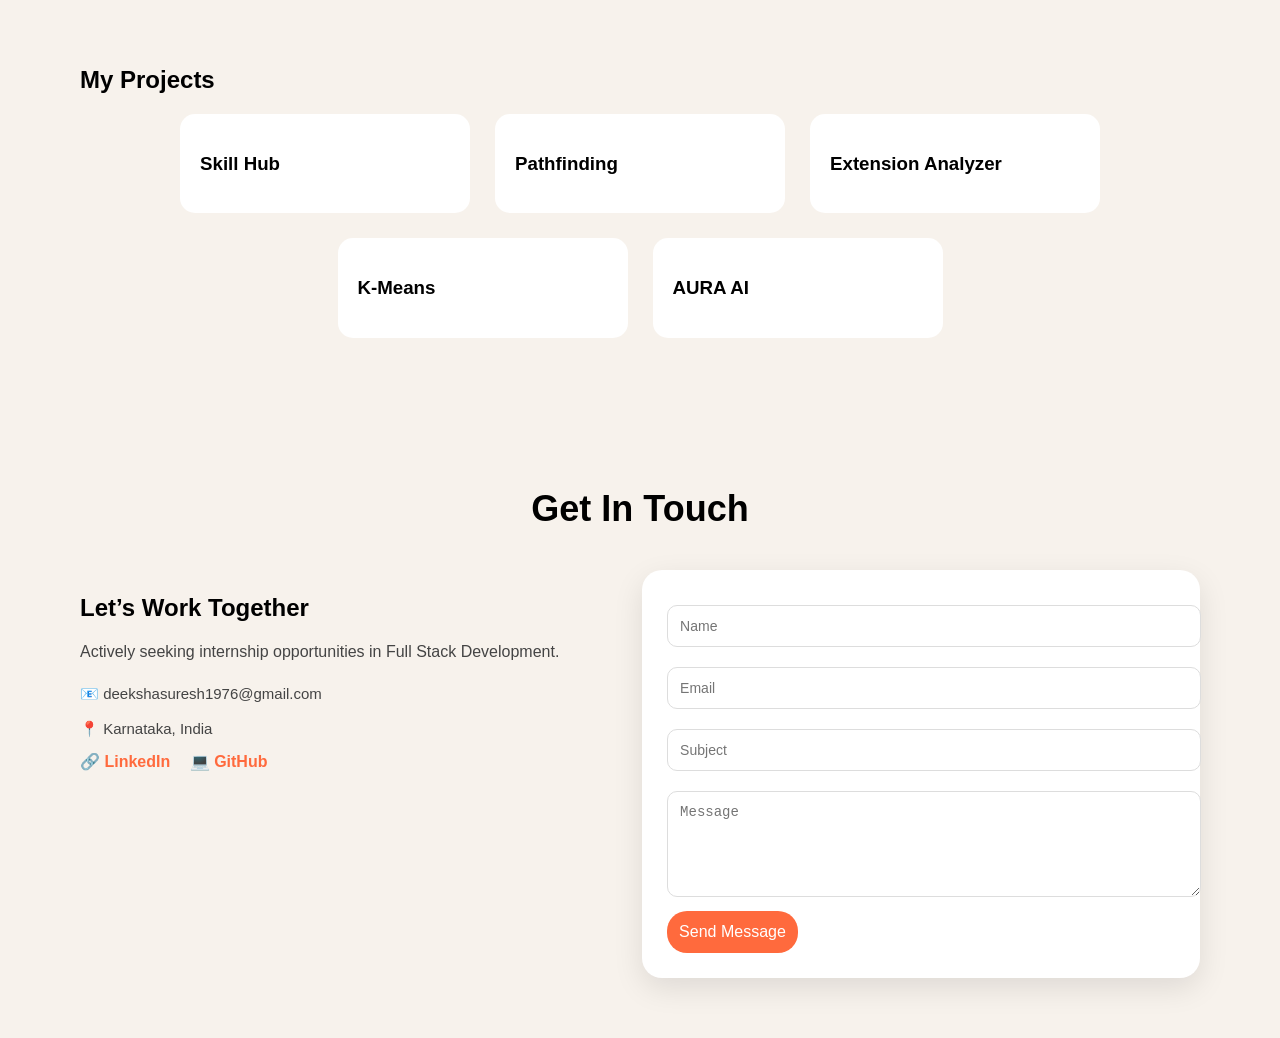
==== commit 5a95abb2: "Update index.html" ====
--- a/index.html
+++ b/index.html
@@ -15,7 +15,7 @@
 <body>
 
 <header>
-  <h2>Devi's Portfolio</h2>
+  <h2>Devi Deekshitha</h2>
   <nav>
     <a href="#">Home</a>
     <a href="#about">About</a>
@@ -185,4 +185,4 @@
 <script src="script.js"></script>
 
 </body>
-</html>+</html>
